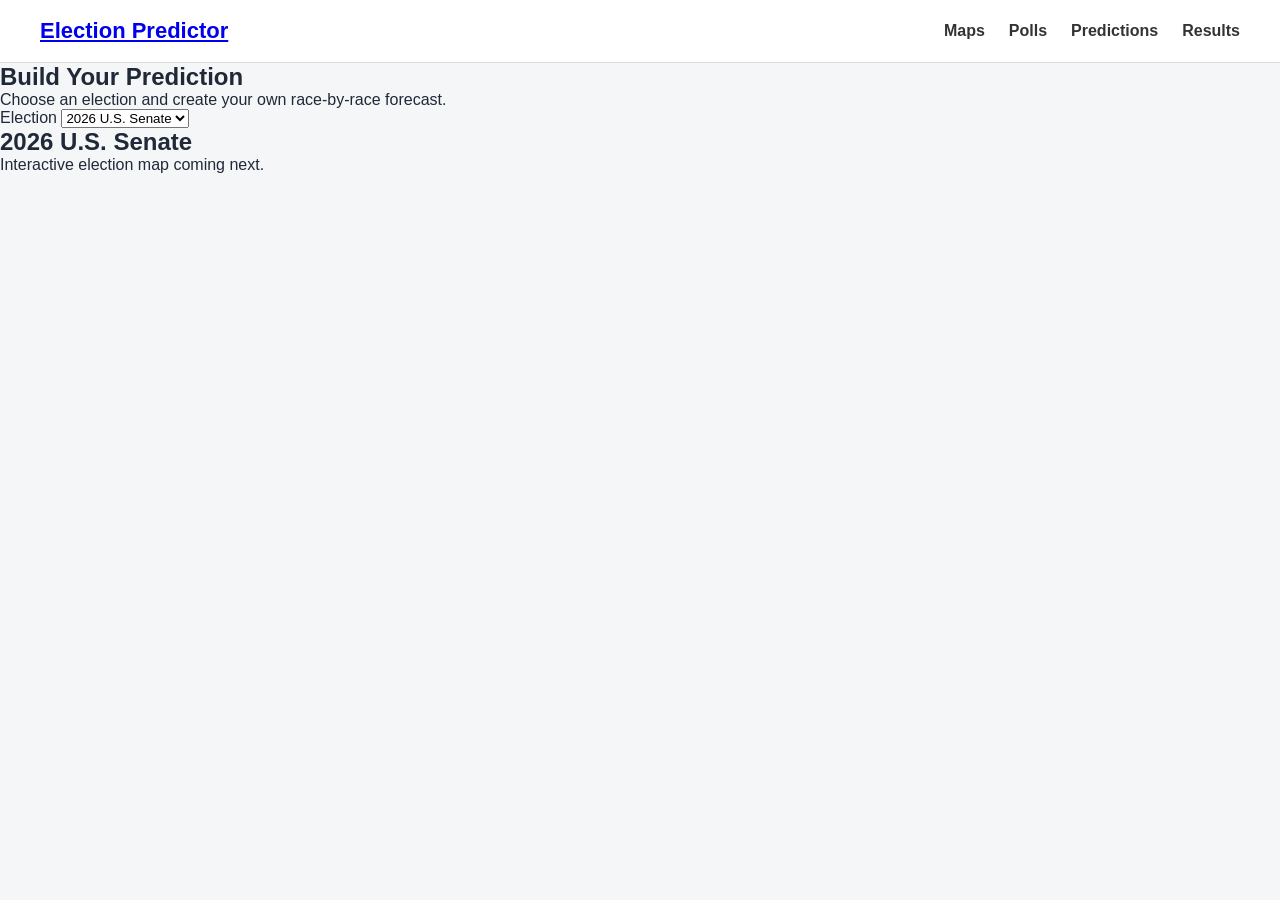
==== predictions.html @ 5cb85192 "Create predictions page" ====
<!DOCTYPE html>
<html lang="en">

<head>
    <meta charset="UTF-8">
    <meta name="viewport" content="width=device-width, initial-scale=1.0">

    <title>Predictions | Election Predictor</title>

    <link rel="stylesheet" href="style.css">
</head>

<body>

    <header>
        <nav>
            <a class="logo" href="index.html">Election Predictor</a>

            <div class="nav-links">
                <a href="#">Maps</a>
                <a href="#">Polls</a>
                <a href="predictions.html">Predictions</a>
                <a href="#">Results</a>
            </div>
        </nav>
    </header>

    <main>

        <section class="prediction-page">

            <h1>Build Your Prediction</h1>

            <p class="prediction-intro">
                Choose an election and create your own race-by-race forecast.
            </p>

            <div class="prediction-controls">
                <label for="election-select">Election</label>

                <select id="election-select">
                    <option>2026 U.S. Senate</option>
                    <option>2026 Governors</option>
                    <option>2026 U.S. House</option>
                </select>
            </div>

            <div class="map-placeholder">
                <h2>2026 U.S. Senate</h2>
                <p>Interactive election map coming next.</p>
            </div>

        </section>

    </main>

</body>

</html>
---- style.css ----
* {
    box-sizing: border-box;
    margin: 0;
    padding: 0;
}

body {
    font-family: Arial, Helvetica, sans-serif;
    background-color: #f5f6f8;
    color: #1f2937;
}

header {
    background-color: #ffffff;
    border-bottom: 1px solid #dddddd;
    padding: 18px 30px;
}

nav {
    display: flex;
    justify-content: space-between;
    align-items: center;
    max-width: 1200px;
    margin: auto;
}

.logo {
    font-size: 22px;
    font-weight: bold;
}

.nav-links {
    display: flex;
    gap: 24px;
}

.nav-links a {
    color: #333333;
    text-decoration: none;
    font-weight: 600;
}

.hero {
    text-align: center;
    padding: 100px 20px;
}

.hero h1 {
    font-size: 48px;
    margin-bottom: 16px;
}

.hero p {
    font-size: 20px;
    color: #666666;
    margin-bottom: 30px;
}

.button {
    display: inline-block;
    padding: 14px 24px;
    background-color: #222222;
    color: white;
    text-decoration: none;
    border-radius: 8px;
    font-weight: bold;
}

.elections {
    max-width: 1200px;
    margin: 0 auto;
    padding: 60px 20px;
}

.elections h2 {
    text-align: center;
    font-size: 32px;
    margin-bottom: 35px;
}

.election-cards {
    display: grid;
    grid-template-columns: repeat(3, 1fr);
    gap: 24px;
}

.election-card {
    background-color: #ffffff;
    border: 1px solid #dddddd;
    border-radius: 12px;
    padding: 30px;
    text-align: center;
}

.election-card h3 {
    font-size: 24px;
    margin-bottom: 12px;
}

.election-card p {
    color: #666666;
    margin-bottom: 20px;
}

.election-card a {
    color: #222222;
    font-weight: bold;
    text-decoration: none;
}

@media (max-width: 768px) {
    .election-cards {
        grid-template-columns: 1fr;
    }
}
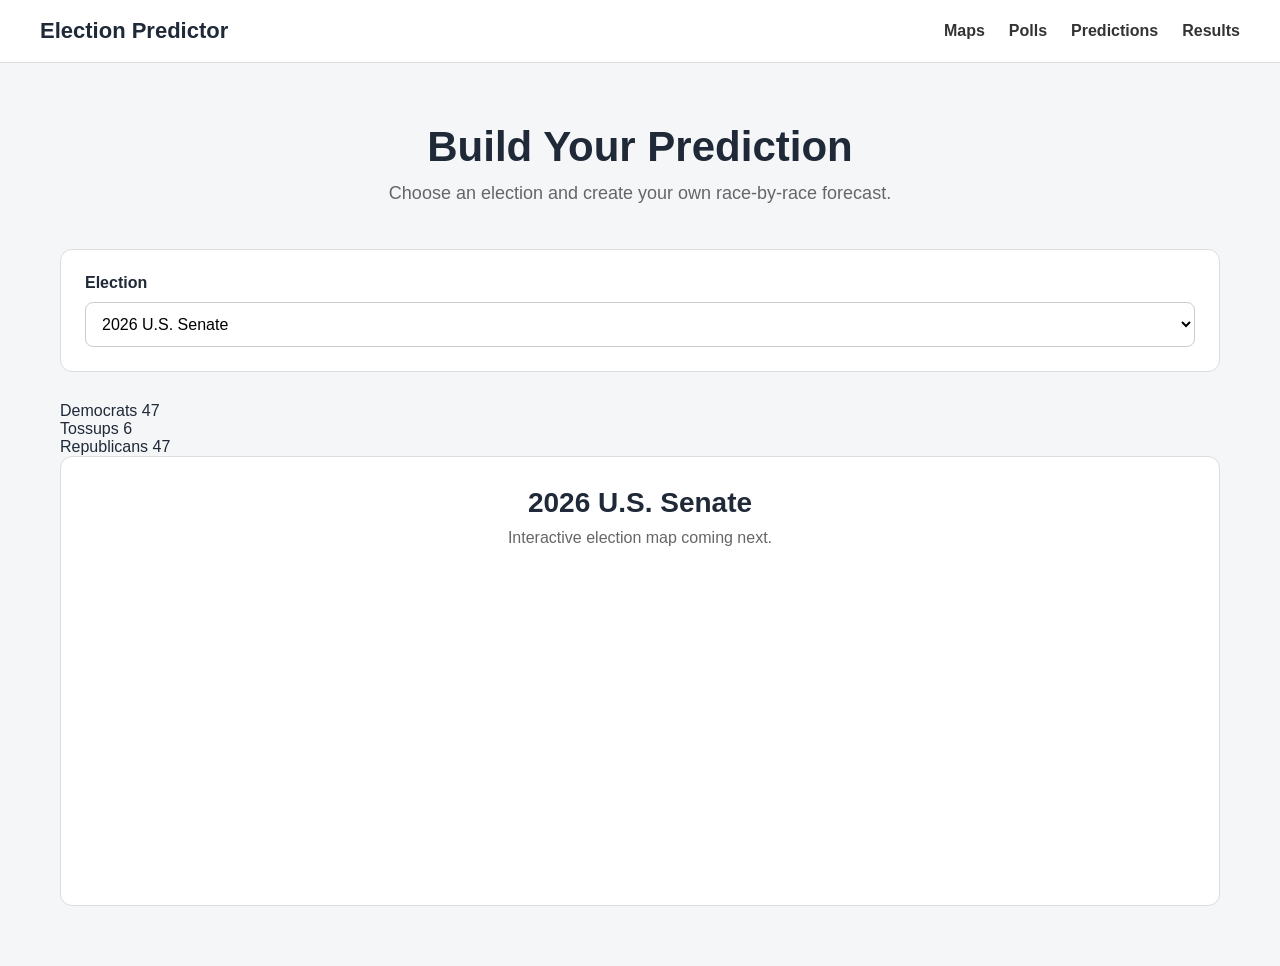
==== commit f2d25775: "Add prediction seat counter" ====
--- a/predictions.html
+++ b/predictions.html
@@ -36,6 +36,7 @@
             </p>
 
             <div class="prediction-controls">
+
                 <label for="election-select">Election</label>
 
                 <select id="election-select">
@@ -43,11 +44,36 @@
                     <option>2026 Governors</option>
                     <option>2026 U.S. House</option>
                 </select>
+
+            </div>
+
+            <div class="seat-counter">
+
+                <div class="party-total democrat">
+                    <span class="party-name">Democrats</span>
+                    <span class="seat-number">47</span>
+                </div>
+
+                <div class="party-total tossup">
+                    <span class="party-name">Tossups</span>
+                    <span class="seat-number">6</span>
+                </div>
+
+                <div class="party-total republican">
+                    <span class="party-name">Republicans</span>
+                    <span class="seat-number">47</span>
+                </div>
+
             </div>
 
             <div class="map-placeholder">
+
                 <h2>2026 U.S. Senate</h2>
-                <p>Interactive election map coming next.</p>
+
+                <p>
+                    Interactive election map coming next.
+                </p>
+
             </div>
 
         </section>
--- a/style.css
+++ b/style.css
@@ -27,6 +27,8 @@
 .logo {
     font-size: 22px;
     font-weight: bold;
+    color: #1f2937;
+    text-decoration: none;
 }
 
 .nav-links {
@@ -108,8 +110,179 @@
     text-decoration: none;
 }
 
+
+.prediction-page {
+    max-width: 1200px;
+    margin: 0 auto;
+    padding: 60px 20px;
+}
+
+.prediction-page h1 {
+    text-align: center;
+    font-size: 42px;
+    margin-bottom: 12px;
+}
+
+.prediction-intro {
+    text-align: center;
+    font-size: 18px;
+    color: #666666;
+    margin-bottom: 40px;
+}
+
+.prediction-controls {
+    background-color: #ffffff;
+    border: 1px solid #dddddd;
+    border-radius: 12px;
+    padding: 24px;
+    margin-bottom: 30px;
+}
+
+.prediction-controls label {
+    display: block;
+    font-weight: bold;
+    margin-bottom: 10px;
+}
+
+.prediction-controls select {
+    width: 100%;
+    padding: 12px;
+    font-size: 16px;
+    border: 1px solid #cccccc;
+    border-radius: 8px;
+    background-color: #ffffff;
+}
+
+.map-placeholder {
+    background-color: #ffffff;
+    border: 1px solid #dddddd;
+    border-radius: 12px;
+    min-height: 450px;
+    padding: 30px;
+    text-align: center;
+}
+
+.map-placeholder h2 {
+    font-size: 28px;
+    margin-bottom: 10px;
+}
+
+.map-placeholder p {
+    color: #666666;
+}
+
+
 @media (max-width: 768px) {
+
+    header {
+        padding: 16px 20px;
+    }
+
+    nav {
+        flex-direction: column;
+        gap: 16px;
+    }
+
+    .logo {
+        font-size: 20px;
+    }
+
+    .nav-links {
+        width: 100%;
+        justify-content: center;
+        flex-wrap: wrap;
+        gap: 12px 20px;
+    }
+
+    .nav-links a {
+        font-size: 15px;
+    }
+
+    .hero {
+        padding: 70px 20px;
+    }
+
+    .hero h1 {
+        font-size: 36px;
+    }
+
+    .hero p {
+        font-size: 18px;
+    }
+
+    .elections {
+        padding: 40px 20px;
+    }
+
+    .elections h2 {
+        font-size: 28px;
+    }
+
     .election-cards {
         grid-template-columns: 1fr;
     }
-}
+
+}
+
+
+/* Predictions Page */
+
+.prediction-page {
+    max-width: 1200px;
+    margin: 0 auto;
+    padding: 60px 20px;
+}
+
+.prediction-page h1 {
+    text-align: center;
+    font-size: 42px;
+    margin-bottom: 12px;
+}
+
+.prediction-intro {
+    text-align: center;
+    font-size: 18px;
+    color: #666666;
+    margin-bottom: 45px;
+}
+
+.prediction-controls {
+    background-color: #ffffff;
+    border: 1px solid #dddddd;
+    border-radius: 12px;
+    padding: 24px;
+    margin-bottom: 30px;
+}
+
+.prediction-controls label {
+    display: block;
+    font-weight: bold;
+    margin-bottom: 10px;
+}
+
+.prediction-controls select {
+    width: 100%;
+    padding: 12px;
+    font-size: 16px;
+    border: 1px solid #cccccc;
+    border-radius: 8px;
+    background-color: #ffffff;
+}
+
+.map-placeholder {
+    background-color: #ffffff;
+    border: 1px solid #dddddd;
+    border-radius: 12px;
+    min-height: 450px;
+    padding: 30px;
+    text-align: center;
+}
+
+.map-placeholder h2 {
+    font-size: 28px;
+    margin-bottom: 10px;
+}
+
+.map-placeholder p {
+    color: #666666;
+}
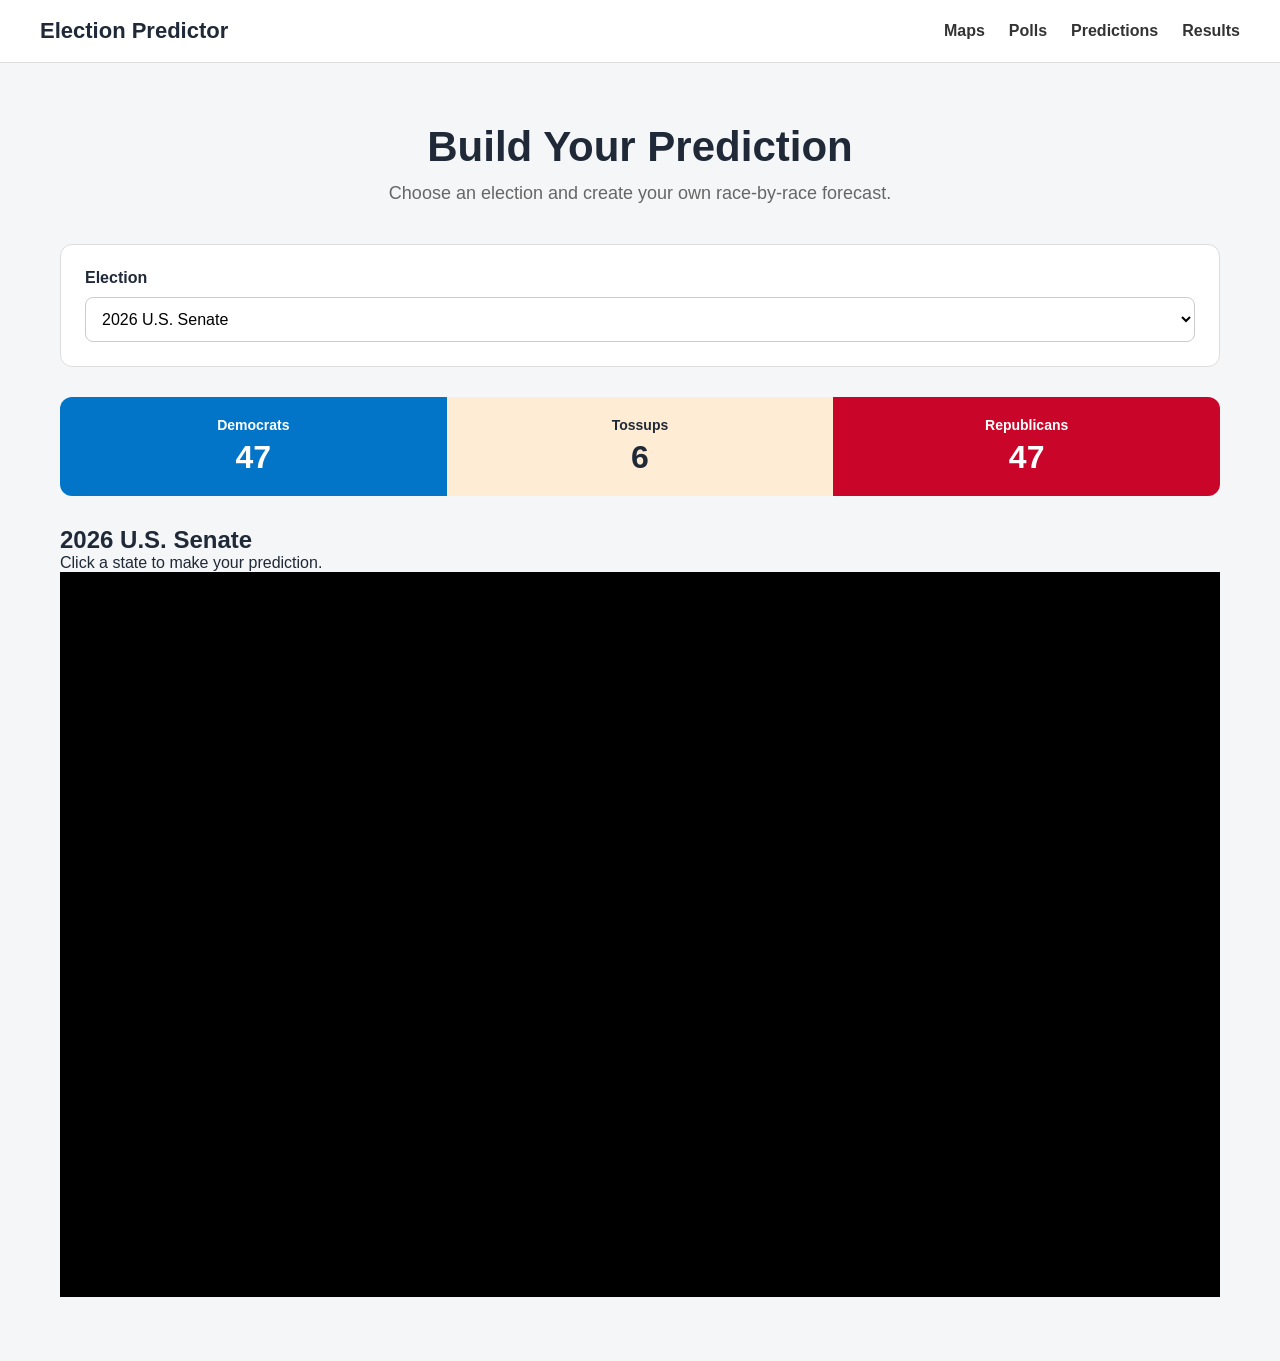
==== commit 138ccf46: "Prepare map HTML" ====
--- a/predictions.html
+++ b/predictions.html
@@ -66,15 +66,47 @@
 
             </div>
 
-            <div class="map-placeholder">
+            <div class="map-section">
 
-                <h2>2026 U.S. Senate</h2>
+    <div class="map-header">
+        <h2>2026 U.S. Senate</h2>
 
-                <p>
-                    Interactive election map coming next.
-                </p>
+        <p>
+            Click a state to make your prediction.
+        </p>
+    </div>
 
-            </div>
+    <div class="map-container">
+
+        <svg
+            id="us-map"
+            viewBox="0 0 960 600"
+            xmlns="http://www.w3.org/2000/svg"
+            aria-label="Interactive United States election map"
+        >
+
+            <rect
+                x="0"
+                y="0"
+                width="960"
+                height="600"
+                class="map-background"
+            ></rect>
+
+            <text
+                x="480"
+                y="300"
+                text-anchor="middle"
+                class="map-loading-text"
+            >
+                U.S. Map
+            </text>
+
+        </svg>
+
+    </div>
+
+</div>
 
         </section>
 
--- a/style.css
+++ b/style.css
@@ -9,6 +9,8 @@
     background-color: #f5f6f8;
     color: #1f2937;
 }
+
+/* Header */
 
 header {
     background-color: #ffffff;
@@ -42,6 +44,8 @@
     font-weight: 600;
 }
 
+/* Homepage Hero */
+
 .hero {
     text-align: center;
     padding: 100px 20px;
@@ -62,11 +66,13 @@
     display: inline-block;
     padding: 14px 24px;
     background-color: #222222;
-    color: white;
+    color: #ffffff;
     text-decoration: none;
     border-radius: 8px;
     font-weight: bold;
 }
+
+/* Homepage Elections */
 
 .elections {
     max-width: 1200px;
@@ -110,6 +116,7 @@
     text-decoration: none;
 }
 
+/* Predictions Page */
 
 .prediction-page {
     max-width: 1200px;
@@ -129,6 +136,8 @@
     color: #666666;
     margin-bottom: 40px;
 }
+
+/* Prediction Election Selector */
 
 .prediction-controls {
     background-color: #ffffff;
@@ -153,6 +162,51 @@
     background-color: #ffffff;
 }
 
+/* Prediction Seat Counter */
+
+.seat-counter {
+    display: grid;
+    grid-template-columns: 1fr 1fr 1fr;
+    margin-bottom: 30px;
+    border-radius: 12px;
+    overflow: hidden;
+}
+
+.party-total {
+    padding: 20px;
+    text-align: center;
+}
+
+.party-total .party-name {
+    display: block;
+    font-size: 14px;
+    font-weight: bold;
+    margin-bottom: 6px;
+}
+
+.party-total .seat-number {
+    display: block;
+    font-size: 32px;
+    font-weight: bold;
+}
+
+.democrat {
+    background-color: #0375c9;
+    color: #ffffff;
+}
+
+.tossup {
+    background-color: #ffecd4;
+    color: #1f2937;
+}
+
+.republican {
+    background-color: #c9062a;
+    color: #ffffff;
+}
+
+/* Map Area */
+
 .map-placeholder {
     background-color: #ffffff;
     border: 1px solid #dddddd;
@@ -171,6 +225,7 @@
     color: #666666;
 }
 
+/* Mobile Layout */
 
 @media (max-width: 768px) {
 
@@ -222,67 +277,41 @@
         grid-template-columns: 1fr;
     }
 
-}
-
-
-/* Predictions Page */
-
-.prediction-page {
-    max-width: 1200px;
-    margin: 0 auto;
-    padding: 60px 20px;
-}
-
-.prediction-page h1 {
-    text-align: center;
-    font-size: 42px;
-    margin-bottom: 12px;
-}
-
-.prediction-intro {
-    text-align: center;
-    font-size: 18px;
-    color: #666666;
-    margin-bottom: 45px;
-}
-
-.prediction-controls {
-    background-color: #ffffff;
-    border: 1px solid #dddddd;
-    border-radius: 12px;
-    padding: 24px;
-    margin-bottom: 30px;
-}
-
-.prediction-controls label {
-    display: block;
-    font-weight: bold;
-    margin-bottom: 10px;
-}
-
-.prediction-controls select {
-    width: 100%;
-    padding: 12px;
-    font-size: 16px;
-    border: 1px solid #cccccc;
-    border-radius: 8px;
-    background-color: #ffffff;
-}
-
-.map-placeholder {
-    background-color: #ffffff;
-    border: 1px solid #dddddd;
-    border-radius: 12px;
-    min-height: 450px;
-    padding: 30px;
-    text-align: center;
-}
-
-.map-placeholder h2 {
-    font-size: 28px;
-    margin-bottom: 10px;
-}
-
-.map-placeholder p {
-    color: #666666;
-}
+    .prediction-page {
+        padding: 40px 15px;
+    }
+
+    .prediction-page h1 {
+        font-size: 32px;
+    }
+
+    .prediction-intro {
+        font-size: 16px;
+        margin-bottom: 30px;
+    }
+
+    .prediction-controls {
+        padding: 18px;
+    }
+
+    .party-total {
+        padding: 16px 8px;
+    }
+
+    .party-total .party-name {
+        font-size: 12px;
+    }
+
+    .party-total .seat-number {
+        font-size: 26px;
+    }
+
+    .map-placeholder {
+        min-height: 350px;
+        padding: 20px;
+    }
+
+    .map-placeholder h2 {
+        font-size: 24px;
+    }
+}
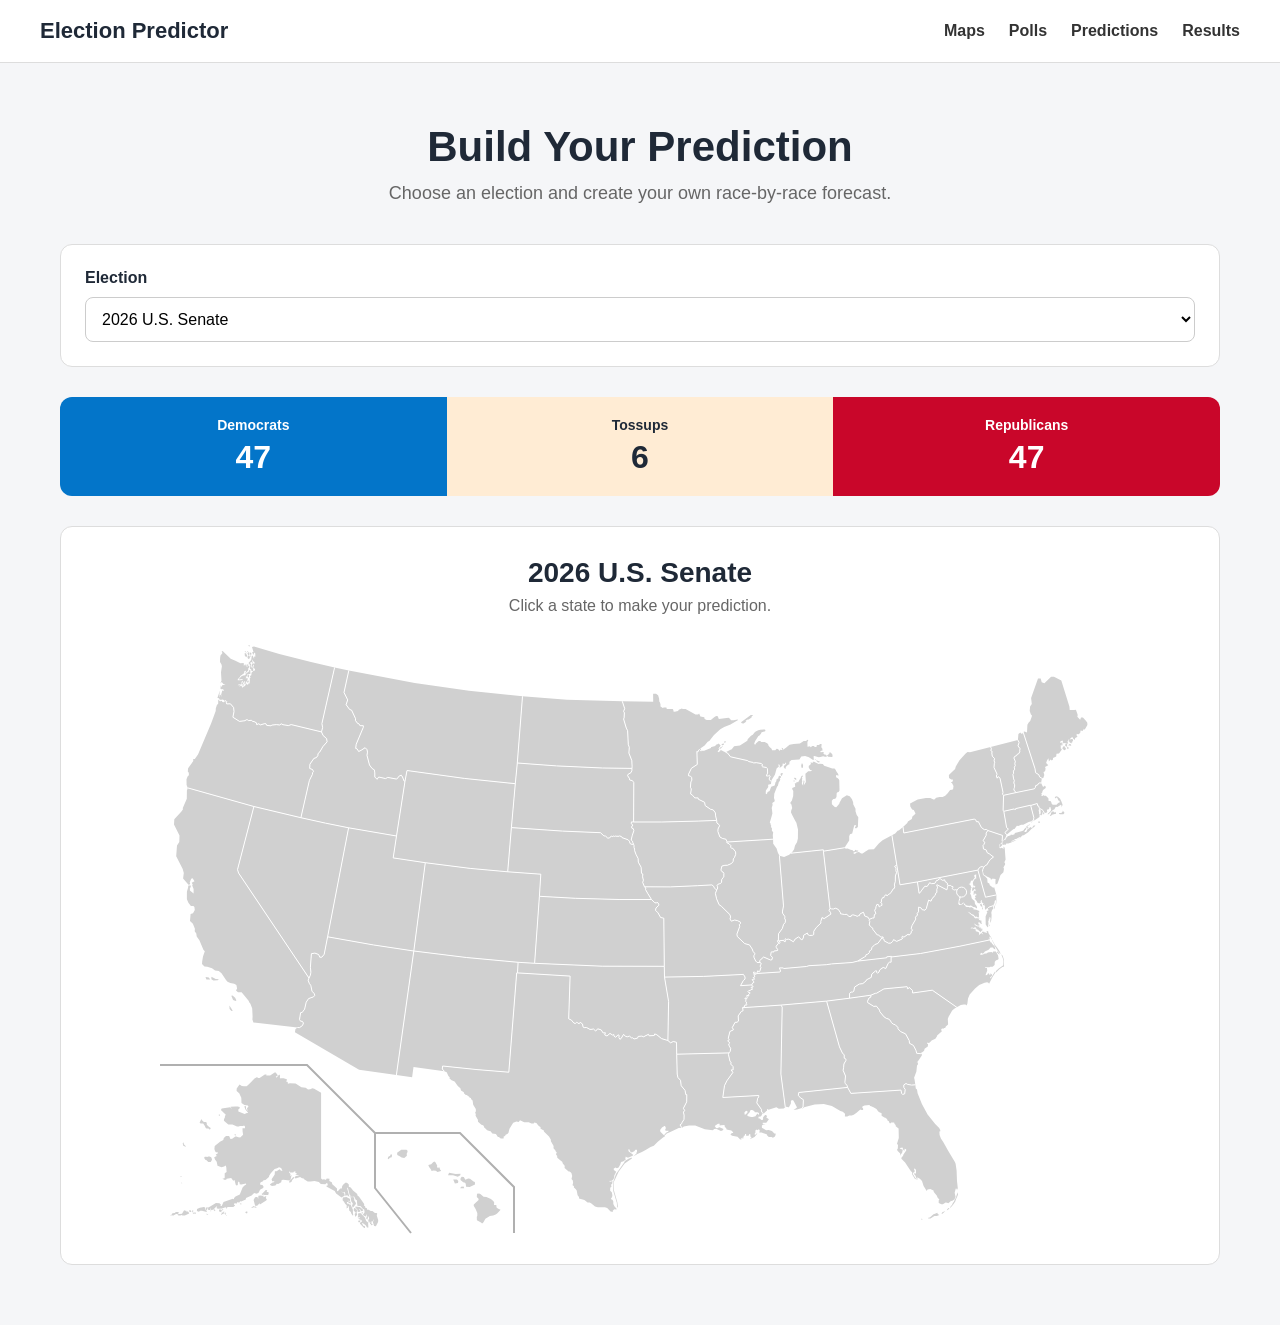
==== commit 6fb1084c: "Display US map" ====
--- a/predictions.html
+++ b/predictions.html
@@ -78,33 +78,16 @@
 
     <div class="map-container">
 
-        <svg
-            id="us-map"
-            viewBox="0 0 960 600"
-            xmlns="http://www.w3.org/2000/svg"
-            aria-label="Interactive United States election map"
-        >
+    <object
+        id="us-map"
+        data="us-map.svg"
+        type="image/svg+xml"
+        aria-label="Interactive United States election map"
+    >
+        Your browser could not display the election map.
+    </object>
 
-            <rect
-                x="0"
-                y="0"
-                width="960"
-                height="600"
-                class="map-background"
-            ></rect>
-
-            <text
-                x="480"
-                y="300"
-                text-anchor="middle"
-                class="map-loading-text"
-            >
-                U.S. Map
-            </text>
-
-        </svg>
-
-    </div>
+</div>
 
 </div>
 
--- a/style.css
+++ b/style.css
@@ -207,22 +207,49 @@
 
 /* Map Area */
 
-.map-placeholder {
+.map-section {
     background-color: #ffffff;
     border: 1px solid #dddddd;
     border-radius: 12px;
-    min-height: 450px;
     padding: 30px;
-    text-align: center;
-}
-
-.map-placeholder h2 {
+}
+
+.map-header {
+    text-align: center;
+    margin-bottom: 25px;
+}
+
+.map-header h2 {
     font-size: 28px;
-    margin-bottom: 10px;
-}
-
-.map-placeholder p {
+    margin-bottom: 8px;
+}
+
+.map-header p {
     color: #666666;
+}
+
+.map-container {
+    width: 100%;
+    max-width: 960px;
+    margin: 0 auto;
+    overflow: hidden;
+}
+
+#us-map {
+    display: block;
+    width: 100%;
+    height: auto;
+    border-radius: 10px;
+}
+
+.map-background {
+    fill: #f5f6f8;
+}
+
+.map-loading-text {
+    fill: #9ca3af;
+    font-size: 32px;
+    font-weight: bold;
 }
 
 /* Mobile Layout */
@@ -306,12 +333,11 @@
         font-size: 26px;
     }
 
-    .map-placeholder {
-        min-height: 350px;
-        padding: 20px;
-    }
-
-    .map-placeholder h2 {
-        font-size: 24px;
-    }
-}
+    .map-section {
+    padding: 18px;
+}
+
+.map-header h2 {
+    font-size: 24px;
+}
+}
